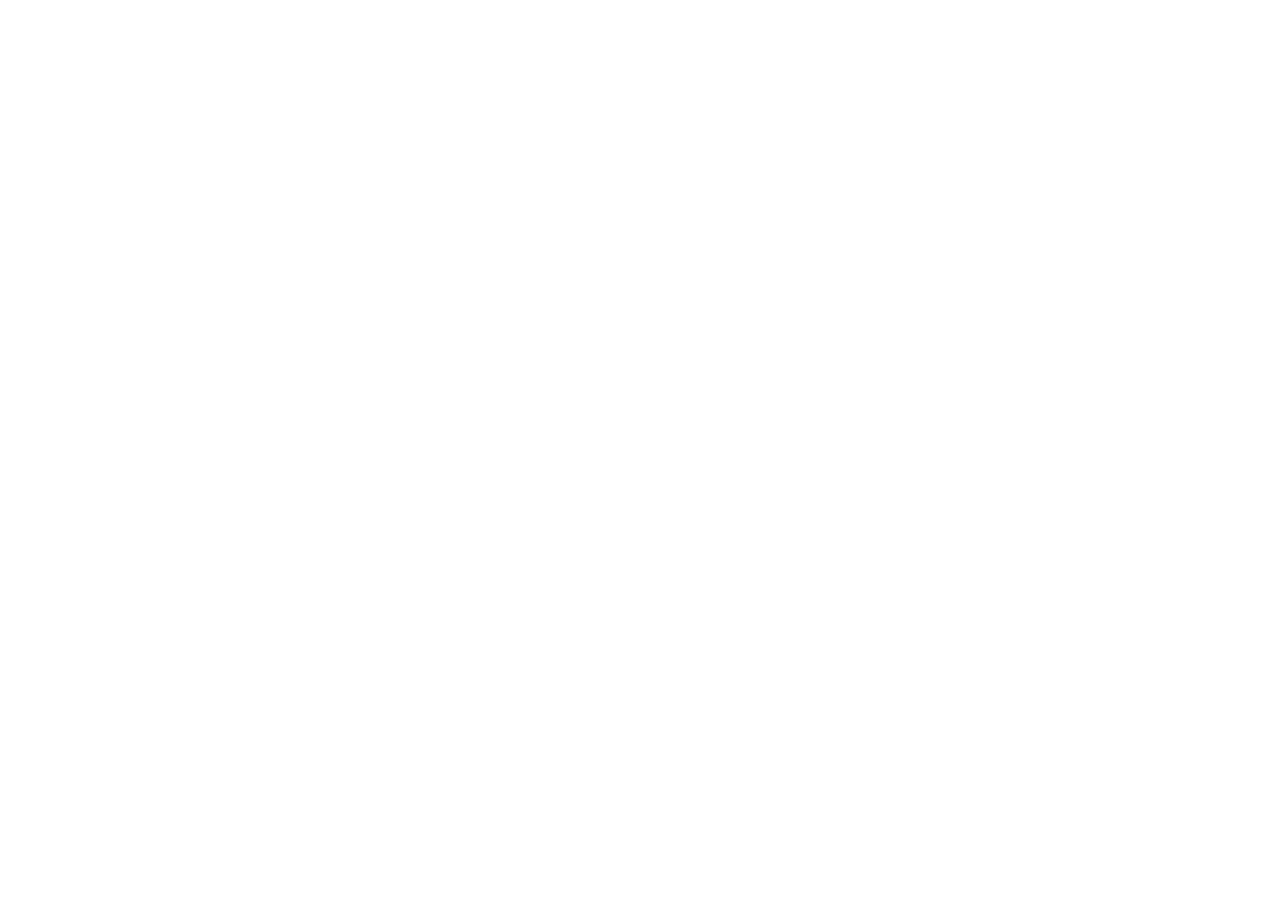
==== Testimonials-grid-section/index.html @ cbf35960 "adding img files" ====
<!DOCTYPE html>
<html lang="en">

    <head>
        <link rel="preconnect" href="https://fonts.googleapis.com">
        <link rel="preconnect" href="https://fonts.gstatic.com" crossorigin>
        <link href="https://fonts.googleapis.com/css2?family=Barlow+Semi+Condensed:wght@500;600&display=swap" rel="stylesheet">

        <link rel="stylesheet" href="styles.css" />
        <link rel="icon" href="">
        <meta charset="utf-8" />
        <title>QR-Code</title>

    </head>

    <body>

    </body>
</html>
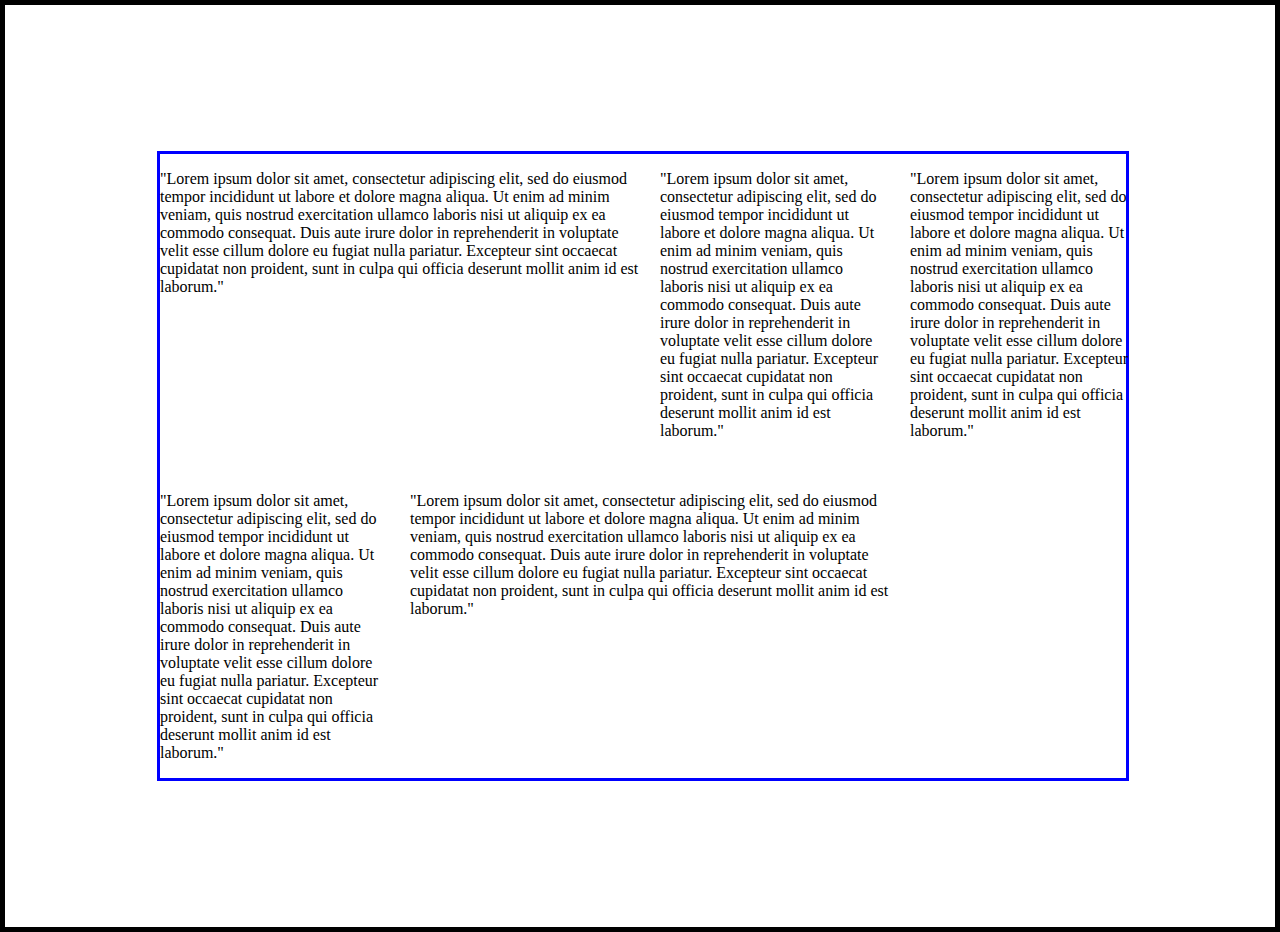
==== commit e034e61c: "updating progress on thml and css" ====
--- a/Testimonials-grid-section/index.html
+++ b/Testimonials-grid-section/index.html
@@ -7,13 +7,52 @@
         <link href="https://fonts.googleapis.com/css2?family=Barlow+Semi+Condensed:wght@500;600&display=swap" rel="stylesheet">
 
         <link rel="stylesheet" href="styles.css" />
-        <link rel="icon" href="">
+        <link rel="icon" href="images/favicon-32x32.png">
         <meta charset="utf-8" />
-        <title>QR-Code</title>
-
+        <title>Testimonials Grid Section</title>
     </head>
 
     <body>
+        <div class="grid-panel grid-container">
+            <div class="grid-item-1">
+                <p>"Lorem ipsum dolor sit amet, consectetur adipiscing elit, sed do eiusmod tempor incididunt ut 
+                    labore et dolore magna aliqua. Ut enim ad minim veniam, quis nostrud exercitation ullamco 
+                    laboris nisi ut aliquip ex ea commodo consequat. Duis aute irure dolor in reprehenderit in 
+                    voluptate velit esse cillum dolore eu fugiat nulla pariatur. Excepteur sint occaecat cupidatat 
+                    non proident, sunt in culpa qui officia deserunt mollit anim id est laborum."</p>
+            </div>
 
+            <div class="grid-item-2">
+                <p>"Lorem ipsum dolor sit amet, consectetur adipiscing elit, sed do eiusmod tempor incididunt ut 
+                    labore et dolore magna aliqua. Ut enim ad minim veniam, quis nostrud exercitation ullamco 
+                    laboris nisi ut aliquip ex ea commodo consequat. Duis aute irure dolor in reprehenderit in 
+                    voluptate velit esse cillum dolore eu fugiat nulla pariatur. Excepteur sint occaecat cupidatat 
+                    non proident, sunt in culpa qui officia deserunt mollit anim id est laborum."</p>
+            </div>
+
+            <div class="grid-item-3">
+                <p>"Lorem ipsum dolor sit amet, consectetur adipiscing elit, sed do eiusmod tempor incididunt ut 
+                    labore et dolore magna aliqua. Ut enim ad minim veniam, quis nostrud exercitation ullamco 
+                    laboris nisi ut aliquip ex ea commodo consequat. Duis aute irure dolor in reprehenderit in 
+                    voluptate velit esse cillum dolore eu fugiat nulla pariatur. Excepteur sint occaecat cupidatat 
+                    non proident, sunt in culpa qui officia deserunt mollit anim id est laborum."</p>
+            </div>
+
+            <div class="grid-item-4">
+                <p>"Lorem ipsum dolor sit amet, consectetur adipiscing elit, sed do eiusmod tempor incididunt ut 
+                    labore et dolore magna aliqua. Ut enim ad minim veniam, quis nostrud exercitation ullamco 
+                    laboris nisi ut aliquip ex ea commodo consequat. Duis aute irure dolor in reprehenderit in 
+                    voluptate velit esse cillum dolore eu fugiat nulla pariatur. Excepteur sint occaecat cupidatat 
+                    non proident, sunt in culpa qui officia deserunt mollit anim id est laborum."</p>
+            </div>
+
+            <div class="grid-item-5">
+                <p>"Lorem ipsum dolor sit amet, consectetur adipiscing elit, sed do eiusmod tempor incididunt ut 
+                    labore et dolore magna aliqua. Ut enim ad minim veniam, quis nostrud exercitation ullamco 
+                    laboris nisi ut aliquip ex ea commodo consequat. Duis aute irure dolor in reprehenderit in 
+                    voluptate velit esse cillum dolore eu fugiat nulla pariatur. Excepteur sint occaecat cupidatat 
+                    non proident, sunt in culpa qui officia deserunt mollit anim id est laborum."</p>
+            </div>
+        </div>
     </body>
 </html>--- a/Testimonials-grid-section/styles.css
+++ b/Testimonials-grid-section/styles.css
@@ -0,0 +1,55 @@
+body {
+    border: 5px solid black;
+    padding: 146px 152px;
+    margin: 0;
+}
+
+.grid-panel {
+    width: 100%;
+    height: 100%;
+    border: 3px solid green;
+}
+
+.grid-container {
+    display: grid;
+    border: 3px solid blue;    
+    grid-template-columns: repeat(5, 230px);
+    grid-auto-rows: repeat(2, minmax(auto, auto));
+    grid-row-gap: 20px;
+    grid-column-gap: 20px;
+}
+
+.grid-item-1 {
+    grid-column-start: 1;
+    grid-column-end: 3;
+    grid-row-start: 1;
+    grid-row-end: 2;
+}
+
+.grid-item-2 {
+    grid-column-start: 3;
+    grid-column-end: 4;
+    grid-row-start: 1;
+    grid-row-end: 2;    
+}
+
+.grid-item-3 {
+    grid-column-start: 4;
+    grid-column-end: 5;
+    grid-row-start: 1;
+    grid-row-end: 3;    
+}
+
+.grid-item-4 {
+    grid-column-start: 1;
+    grid-column-end: 2;
+    grid-row-start: 2;
+    grid-row-end: 3;   
+}
+
+.grid-item-5 {
+    grid-column-start: 2;
+    grid-column-end: 4;
+    grid-row-start: 2;
+    grid-row-end: 3; 
+}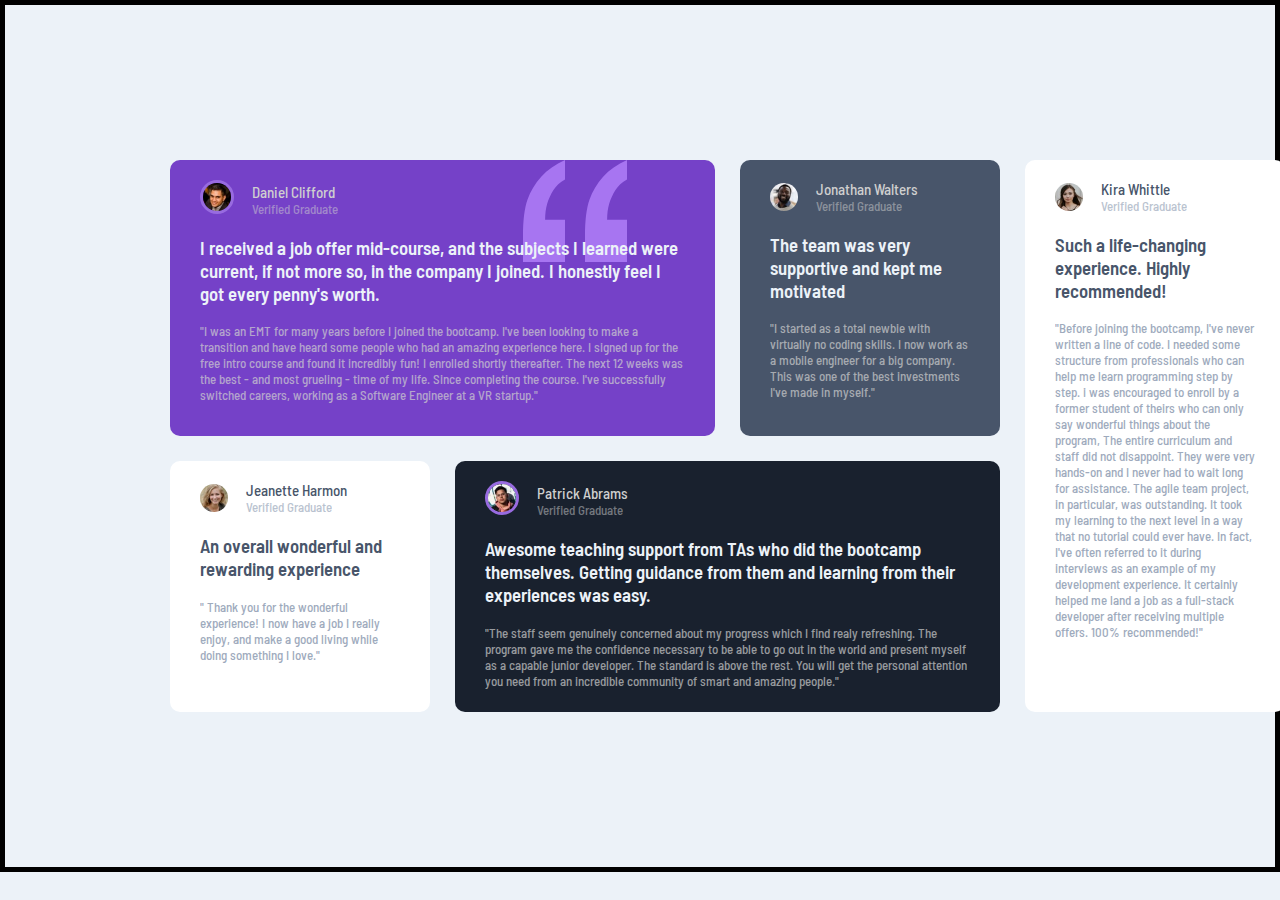
==== commit ac515ad0: "final version update" ====
--- a/Testimonials-grid-section/index.html
+++ b/Testimonials-grid-section/index.html
@@ -15,43 +15,122 @@
     <body>
         <div class="grid-panel grid-container">
             <div class="grid-item-1">
-                <p>"Lorem ipsum dolor sit amet, consectetur adipiscing elit, sed do eiusmod tempor incididunt ut 
-                    labore et dolore magna aliqua. Ut enim ad minim veniam, quis nostrud exercitation ullamco 
-                    laboris nisi ut aliquip ex ea commodo consequat. Duis aute irure dolor in reprehenderit in 
-                    voluptate velit esse cillum dolore eu fugiat nulla pariatur. Excepteur sint occaecat cupidatat 
-                    non proident, sunt in culpa qui officia deserunt mollit anim id est laborum."</p>
+                <div class="parent">
+                    <div class="child">
+                        <img src="images/image-daniel.jpg"/>
+                    </div>                    
+                    <div class="child">
+                        <h1 class="name">Daniel Clifford</h1>
+                        <p class="title">Verified Graduate</p>
+                    </div>
+                </div>          
+
+                <h3>I received a job offer mid-course, and the subjects I learned
+                     were current, if not more so, in the company I joined. I 
+                     honestly feel I got every penny's worth.</h3>
+                <p>"I was an EMT for many years before I joined the bootcamp. I've been looking to make a 
+                    transition and have heard some people who had an amazing experience here. I signed up for 
+                    the free intro course and found it incredibly fun! I enrolled shortly thereafter. The next 12 
+                    weeks was the best - and most grueling - time of my life. Since completing the course. I've 
+                    successfully switched careers, working as a Software Engineer at a VR startup."</p>
             </div>
 
             <div class="grid-item-2">
-                <p>"Lorem ipsum dolor sit amet, consectetur adipiscing elit, sed do eiusmod tempor incididunt ut 
-                    labore et dolore magna aliqua. Ut enim ad minim veniam, quis nostrud exercitation ullamco 
-                    laboris nisi ut aliquip ex ea commodo consequat. Duis aute irure dolor in reprehenderit in 
-                    voluptate velit esse cillum dolore eu fugiat nulla pariatur. Excepteur sint occaecat cupidatat 
-                    non proident, sunt in culpa qui officia deserunt mollit anim id est laborum."</p>
+                <div class="parent">
+                    <div class="child">
+                        <img src="images/image-jonathan.jpg"/>
+                    </div>                    
+                    <div class="child">
+                        <h1 class="name">Jonathan Walters</h1>
+                        <p class="title">Verified Graduate</p>
+                    </div>
+                </div>
+
+                <h3>The team was very 
+                    supportive and kept me 
+                    motivated</h3>
+                <p>"I started as a total newbie
+                    with virtually no coding skills. I now work
+                    as a mobile engineer for a big
+                    company. This was one of the best
+                    investments I've made in myself."</p>
             </div>
 
             <div class="grid-item-3">
-                <p>"Lorem ipsum dolor sit amet, consectetur adipiscing elit, sed do eiusmod tempor incididunt ut 
-                    labore et dolore magna aliqua. Ut enim ad minim veniam, quis nostrud exercitation ullamco 
-                    laboris nisi ut aliquip ex ea commodo consequat. Duis aute irure dolor in reprehenderit in 
-                    voluptate velit esse cillum dolore eu fugiat nulla pariatur. Excepteur sint occaecat cupidatat 
-                    non proident, sunt in culpa qui officia deserunt mollit anim id est laborum."</p>
+                <div class="parent">
+                    <div class="child">
+                        <img src="images/image-kira.jpg"/>
+                    </div>                    
+                    <div class="child">
+                        <h1 class="name-2">Kira Whittle</h1>
+                        <p class="title">Verified Graduate</p>
+                    </div>
+                </div>
+                
+                <h3>Such a life-changing
+                    experience. Highly
+                    recommended!</h3>
+                <p>"Before joining the bootcamp, I've 
+                    never written a line of code. I needed 
+                    some structure from professionals 
+                    who can help me learn programming 
+                    step by step. i was encouraged to 
+                    enroll by a former student of theirs 
+                    who can only say wonderful things 
+                    about the program, The entire 
+                    curriculum and staff did not 
+                    disappoint. They were very hands-on 
+                    and I never had to wait long for 
+                    assistance. The agile team project, in 
+                    particular, was outstanding. It took 
+                    my learning to the next level in a way 
+                    that no tutorial could ever have. In 
+                    fact, I've often referred to it during 
+                    interviews as an example of my 
+                    development experience. It certainly 
+                    helped me land a job as a full-stack 
+                    developer after receiving multiple 
+                    offers. 100% recommended!"</p>
             </div>
 
             <div class="grid-item-4">
-                <p>"Lorem ipsum dolor sit amet, consectetur adipiscing elit, sed do eiusmod tempor incididunt ut 
-                    labore et dolore magna aliqua. Ut enim ad minim veniam, quis nostrud exercitation ullamco 
-                    laboris nisi ut aliquip ex ea commodo consequat. Duis aute irure dolor in reprehenderit in 
-                    voluptate velit esse cillum dolore eu fugiat nulla pariatur. Excepteur sint occaecat cupidatat 
-                    non proident, sunt in culpa qui officia deserunt mollit anim id est laborum."</p>
+                <div class="parent">
+                    <div class="child">
+                        <img src="images/image-jeanette.jpg"/>
+                    </div>                    
+                    <div class="child">
+                        <h1 class="name-2">Jeanette Harmon</h1>
+                        <p class="title">Verified Graduate</p>
+                    </div>
+                </div>
+                
+                <h3>An overall wonderful 
+                    and rewarding 
+                    experience</h3>
+                <p>" Thank you for the wonderful 
+                    experience! I now have a job I really 
+                    enjoy, and make a good living while 
+                    doing something I love."</p>
             </div>
 
             <div class="grid-item-5">
-                <p>"Lorem ipsum dolor sit amet, consectetur adipiscing elit, sed do eiusmod tempor incididunt ut 
-                    labore et dolore magna aliqua. Ut enim ad minim veniam, quis nostrud exercitation ullamco 
-                    laboris nisi ut aliquip ex ea commodo consequat. Duis aute irure dolor in reprehenderit in 
-                    voluptate velit esse cillum dolore eu fugiat nulla pariatur. Excepteur sint occaecat cupidatat 
-                    non proident, sunt in culpa qui officia deserunt mollit anim id est laborum."</p>
+                <div class="parent">
+                    <div class="child">
+                        <img src="images/image-patrick.jpg"/>
+                    </div>                    
+                    <div class="child">
+                        <h1 class="name">Patrick Abrams</h1>
+                        <p class="title">Verified Graduate</p>
+                    </div>
+                </div>
+                
+                <h3>Awesome teaching support from TAs who did the bootcamp 
+                    themselves. Getting guidance from them and learning from 
+                    their experiences was easy.</h3>
+                <p>"The staff seem genuinely concerned about my progress which I find realy refreshing. The 
+                    program gave me the confidence necessary to be able to go out in the world and present 
+                    myself as a capable junior developer. The standard is above the rest. You will get the 
+                    personal attention you need from an incredible community of smart and amazing people."</p>
             </div>
         </div>
     </body>
--- a/Testimonials-grid-section/styles.css
+++ b/Testimonials-grid-section/styles.css
@@ -1,55 +1,148 @@
 body {
     border: 5px solid black;
-    padding: 146px 152px;
+    padding: 155px 165px;
     margin: 0;
+    background-color: hsl(210, 46%, 95%);
+}
+
+p {
+    font-weight: 500;
+    font-size: 13px;
+    color: hsl(0, 0%, 81%);
+    opacity: 70%;
+}
+
+h3 {
+    font-weight: 600;
+    color: hsl(210, 46%, 95%);    
+}
+
+img {
+    width: 28px;
+    height: 28px;
+    border-radius: 40px;
+}
+
+.grid-item-1 img, .grid-item-5 img {    
+    border-color: hwb(263 42% 12%);
+    background-color: hwb(263 42% 12%);    
+    border-radius: 40px;
+    border-width: 3px;
+    border-style: solid; 
 }
 
 .grid-panel {
     width: 100%;
     height: 100%;
-    border: 3px solid green;
 }
 
 .grid-container {
-    display: grid;
-    border: 3px solid blue;    
-    grid-template-columns: repeat(5, 230px);
+    display: grid;  
+    grid-template-columns: repeat(5, 260px);
     grid-auto-rows: repeat(2, minmax(auto, auto));
-    grid-row-gap: 20px;
-    grid-column-gap: 20px;
+    grid-row-gap: 25px;
+    grid-column-gap: 25px;
 }
 
 .grid-item-1 {
+    background: hwb(263 42% 12%) url("images/bg-pattern-quotation.svg") no-repeat 80% top; 
     grid-column-start: 1;
     grid-column-end: 3;
     grid-row-start: 1;
     grid-row-end: 2;
+    background-color: hsl(263, 55%, 52%);
+
 }
 
 .grid-item-2 {
     grid-column-start: 3;
     grid-column-end: 4;
     grid-row-start: 1;
-    grid-row-end: 2;    
+    grid-row-end: 2;
+    background-color: hsl(217, 19%, 35%);   
 }
 
 .grid-item-3 {
     grid-column-start: 4;
     grid-column-end: 5;
     grid-row-start: 1;
-    grid-row-end: 3;    
+    grid-row-end: 3;
+    background-color: hsl(0, 0%, 100%);    
 }
 
 .grid-item-4 {
     grid-column-start: 1;
     grid-column-end: 2;
     grid-row-start: 2;
-    grid-row-end: 3;   
+    grid-row-end: 3;
+    background-color: hsl(0, 0%, 100%);   
 }
 
 .grid-item-5 {
     grid-column-start: 2;
     grid-column-end: 4;
     grid-row-start: 2;
-    grid-row-end: 3; 
-}+    grid-row-end: 3;
+    background-color: hsl(219, 29%, 14%); 
+}
+
+.grid-item-1, .grid-item-2, .grid-item-3, .grid-item-4, .grid-item-5 {
+    border-radius: 10px;
+    font-family: 'Barlow Semi Condensed', sans-serif;
+    color: hsl(0, 0%, 100%);
+    padding: 20px 30px;
+}
+
+.grid-item-3, .grid-item-4, .grid-item-5 {
+    padding-bottom: 10px;
+}
+
+.grid-item-3 h3, .grid-item-4 h3 {
+    color: hsl(217, 19%, 35%);
+}
+
+.grid-item-3 p, .grid-item-4 p {
+    color: hsl(217, 19%, 55%); 
+}
+
+.inline {
+    display: inline-block;
+    border-radius: 50px;
+}
+
+.inline img {
+    padding-right: 17px;
+    border-radius: 50px;
+}
+
+.name {
+    font-size: 15px;
+    font-weight: 500;
+    color: hsl(0, 0%, 81%);
+    padding: 0;
+    margin: 0;
+}
+
+.name-2 {
+    font-size: 15px;
+    font-weight: 500;
+    color: hsl(217, 19%, 35%);
+    padding: 0;
+    margin: 0;
+}
+
+.title {
+    padding: 0;
+    margin: 0;
+    opacity: 50%;
+}
+
+.parent {
+    margin: 0;
+    padding: 0;
+  }
+  .child {
+    display: inline-block;
+    padding-right: 15px;
+  }
+
